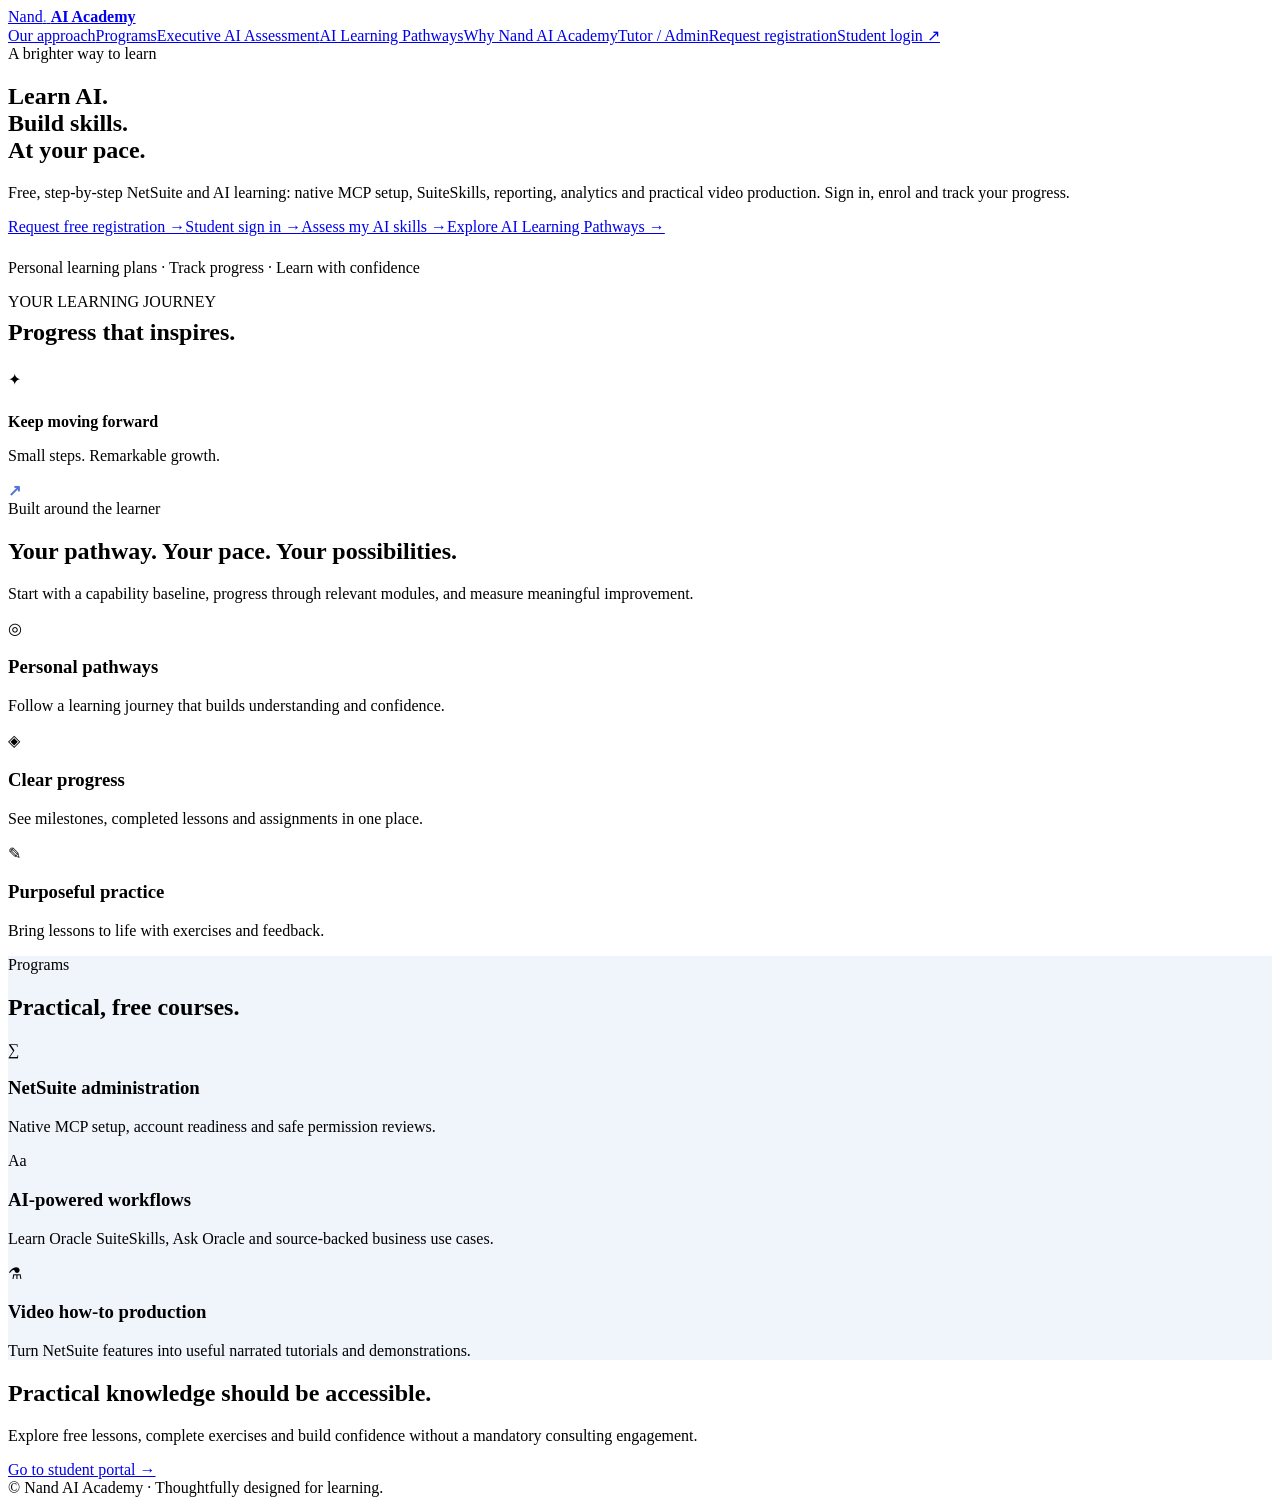
==== academy/nand-ai-academy/public/index.html @ 630ec23c "open-source: publish public/index.html" ====
<!doctype html><html lang="en"><head><meta charset="utf-8"><meta name="viewport" content="width=device-width,initial-scale=1"><meta name="theme-color" content="#f7f9fc"><meta name="description" content="Nand AI Academy — Free, practical AI and NetSuite courses with guided lessons and individual progress tracking."><title>Nand AI Academy | Learn brilliantly</title><link rel="stylesheet" href="/style.css"></head><body><header><a class="brand" href="/">Nand<span style="color:#6382df">.</span> <b>AI Academy</b></a><nav class="nav"><a href="/#approach">Our approach</a><a href="/#programs">Programs</a><a href="/pathway">Executive AI Assessment</a><a href="/academy">AI Learning Pathways</a><a href="/#about">Why Nand AI Academy</a><a href="/login?next=/workspace">Tutor / Admin</a><a href="/register">Request registration</a><a class="btn" href="/login?next=/portal">Student login ↗</a></nav></header><main><section class="hero"><div><div class="eyebrow">A brighter way to learn</div><h1>Learn AI.<br><span>Build skills.</span><br>At your pace.</h1><p class="lead">Free, step-by-step NetSuite and AI learning: native MCP setup, SuiteSkills, reporting, analytics and practical video production. Sign in, enrol and track your progress.</p><div class="actions"><a href="/register" class="btn">Request free registration →</a><a href="/login?next=/portal" class="btn white">Student sign in →</a><a href="/pathway" class="btn white">Assess my AI skills →</a><a href="/academy" class="btn white">Explore AI Learning Pathways →</a></div><p class="micro" style="margin-top:23px">Personal learning plans · Track progress · Learn with confidence</p></div><div class="visual"><div class="line"><div><div class="micro">YOUR LEARNING JOURNEY</div><h2 style="margin:8px 0 24px">Progress that inspires.</h2></div><span class="glyph">✦</span></div><div class="chart"><div class="bar" style="height:32%"></div><div class="bar" style="height:44%"></div><div class="bar" style="height:57%"></div><div class="bar" style="height:53%"></div><div class="bar" style="height:72%"></div><div class="bar" style="height:87%"></div></div><div class="line" style="margin-top:24px"><div><strong>Keep moving forward</strong><p class="micro">Small steps. Remarkable growth.</p></div><span style="color:#5375da;font-weight:800">↗</span></div></div></section><section class="section" id="approach"><span class="eyebrow">Built around the learner</span><h2>Your pathway. Your pace. Your possibilities.</h2><p class="muted">Start with a capability baseline, progress through relevant modules, and measure meaningful improvement.</p><div class="grid3"><div class="tile"><span class="glyph">◎</span><h3>Personal pathways</h3><p class="muted">Follow a learning journey that builds understanding and confidence.</p></div><div class="tile"><span class="glyph">◈</span><h3>Clear progress</h3><p class="muted">See milestones, completed lessons and assignments in one place.</p></div><div class="tile"><span class="glyph">✎</span><h3>Purposeful practice</h3><p class="muted">Bring lessons to life with exercises and feedback.</p></div></div></section><section class="section" id="programs" style="background:#f0f4fb"><span class="eyebrow">Programs</span><h2>Practical, free courses.</h2><div class="grid3"><div class="tile"><span class="glyph">∑</span><h3>NetSuite administration</h3><p class="muted">Native MCP setup, account readiness and safe permission reviews.</p></div><div class="tile"><span class="glyph">Aa</span><h3>AI-powered workflows</h3><p class="muted">Learn Oracle SuiteSkills, Ask Oracle and source-backed business use cases.</p></div><div class="tile"><span class="glyph">⚗</span><h3>Video how-to production</h3><p class="muted">Turn NetSuite features into useful narrated tutorials and demonstrations.</p></div></div></section><section class="band" id="about"><h2>Practical knowledge should be accessible.</h2><p>Explore free lessons, complete exercises and build confidence without a mandatory consulting engagement.</p><div class="actions" style="justify-content:center"><a href="/login?next=/portal" class="btn white">Go to student portal →</a></div></section></main><footer class="footer">© Nand AI Academy · Thoughtfully designed for learning.</footer></body></html>
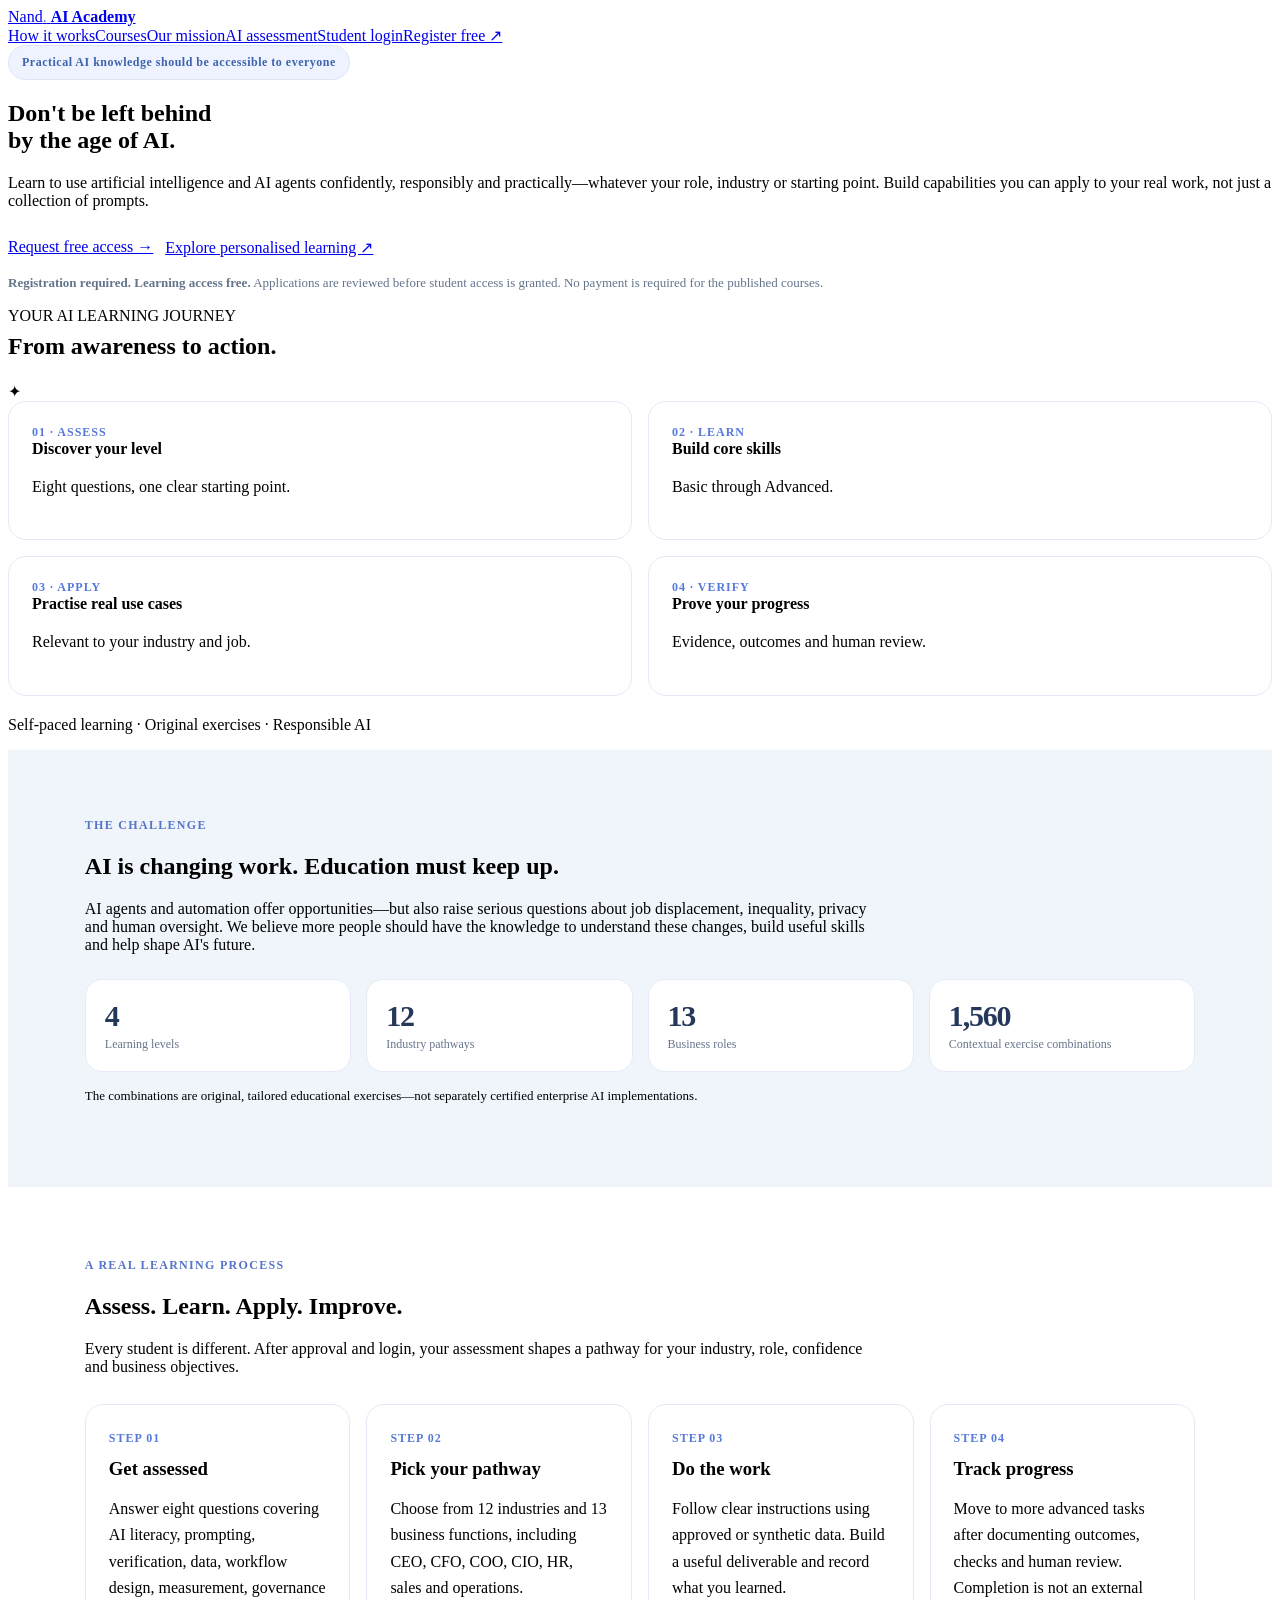
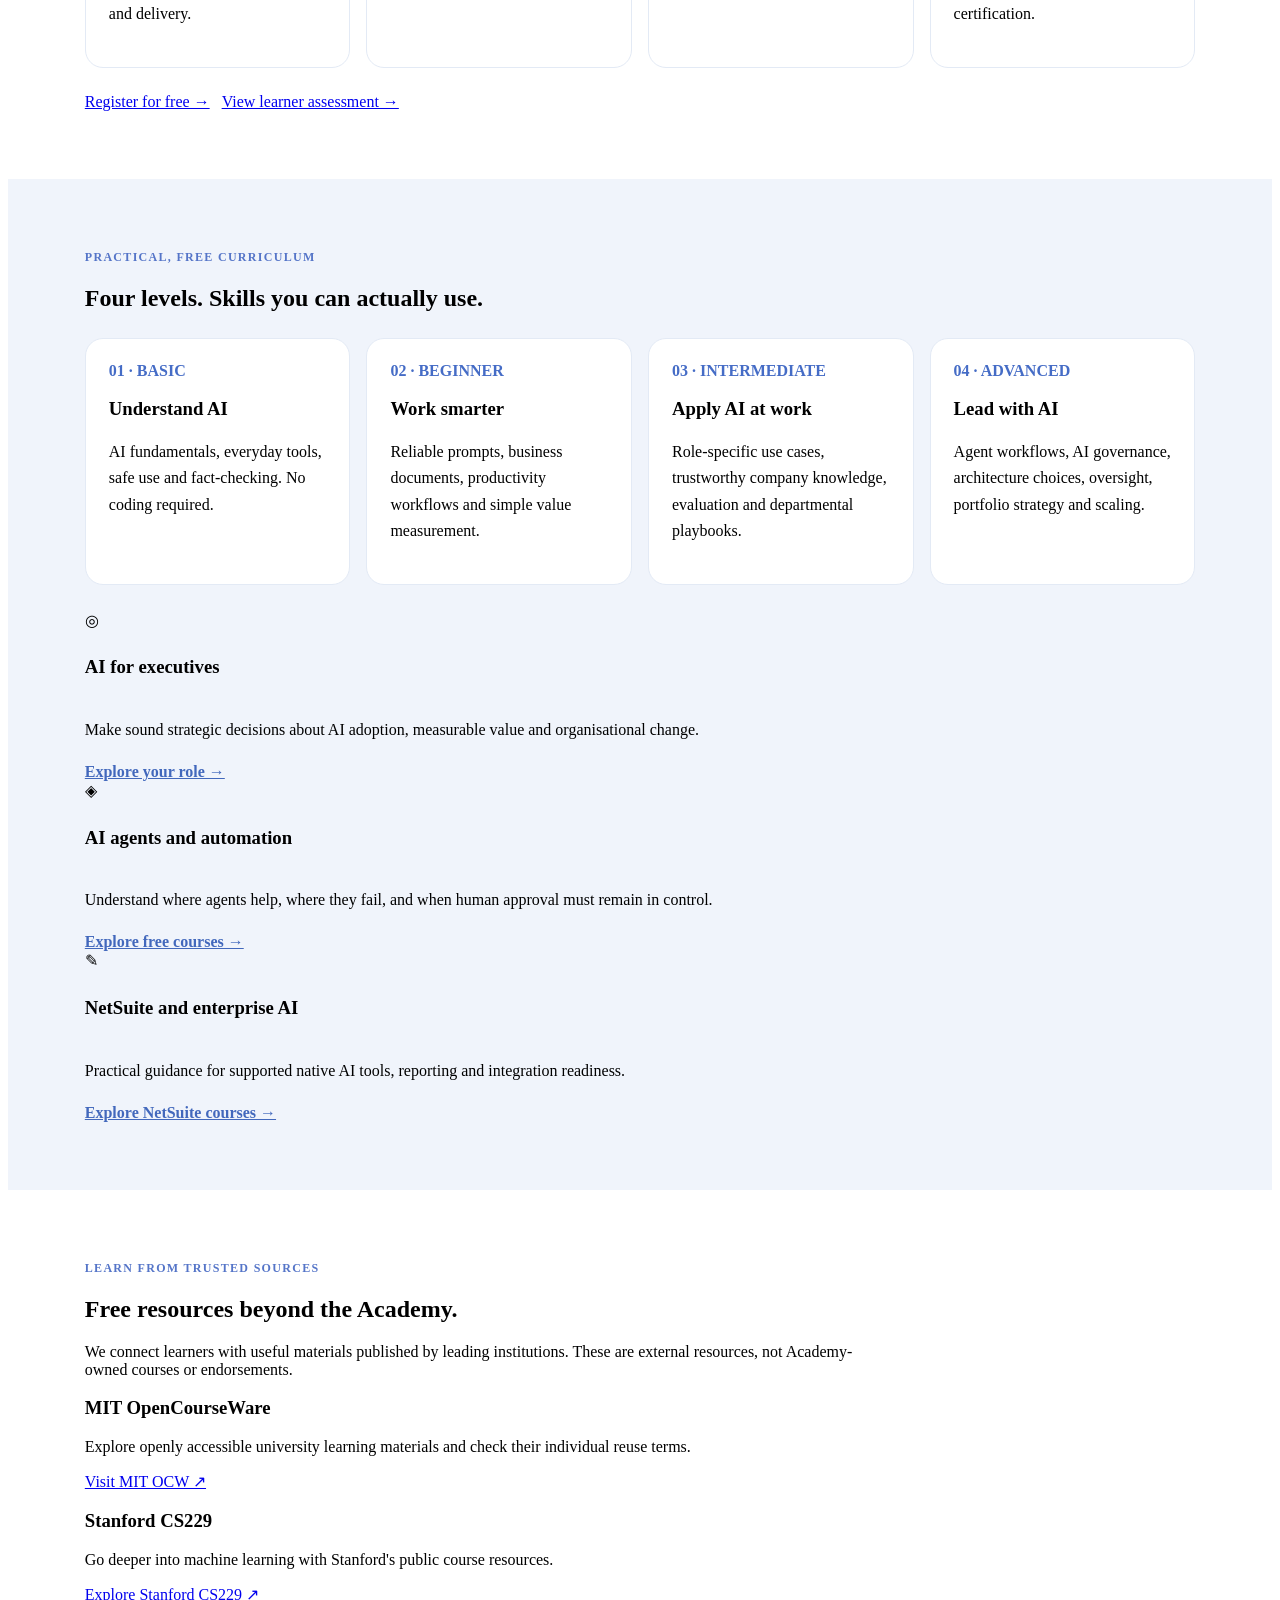
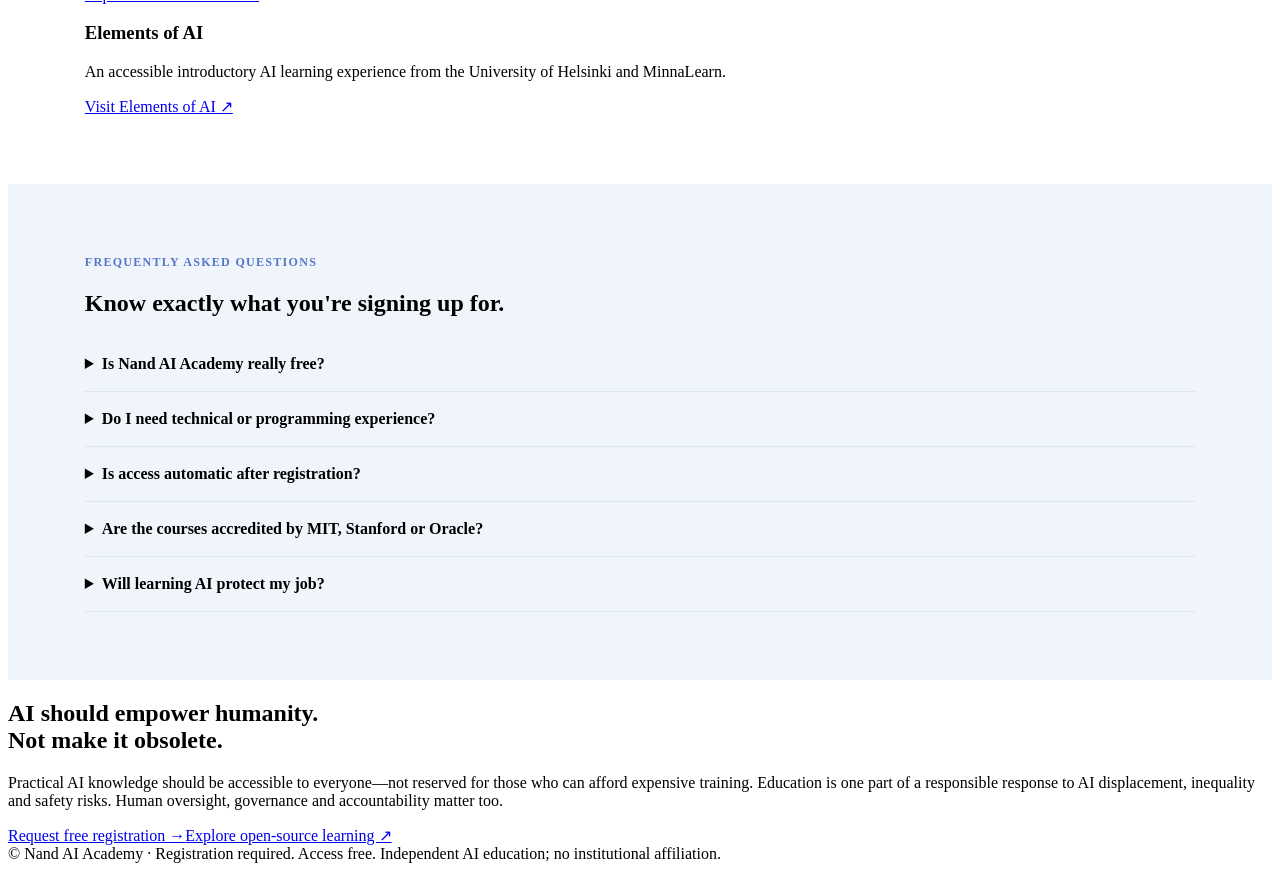
==== commit 24f8be06: "academy: rebrand public/index.html for free practical AI learning" ====
--- a/academy/nand-ai-academy/public/index.html
+++ b/academy/nand-ai-academy/public/index.html
@@ -1 +1,69 @@
-<!doctype html><html lang="en"><head><meta charset="utf-8"><meta name="viewport" content="width=device-width,initial-scale=1"><meta name="theme-color" content="#f7f9fc"><meta name="description" content="Nand AI Academy — Free, practical AI and NetSuite courses with guided lessons and individual progress tracking."><title>Nand AI Academy | Learn brilliantly</title><link rel="stylesheet" href="/style.css"></head><body><header><a class="brand" href="/">Nand<span style="color:#6382df">.</span> <b>AI Academy</b></a><nav class="nav"><a href="/#approach">Our approach</a><a href="/#programs">Programs</a><a href="/pathway">Executive AI Assessment</a><a href="/academy">AI Learning Pathways</a><a href="/#about">Why Nand AI Academy</a><a href="/login?next=/workspace">Tutor / Admin</a><a href="/register">Request registration</a><a class="btn" href="/login?next=/portal">Student login ↗</a></nav></header><main><section class="hero"><div><div class="eyebrow">A brighter way to learn</div><h1>Learn AI.<br><span>Build skills.</span><br>At your pace.</h1><p class="lead">Free, step-by-step NetSuite and AI learning: native MCP setup, SuiteSkills, reporting, analytics and practical video production. Sign in, enrol and track your progress.</p><div class="actions"><a href="/register" class="btn">Request free registration →</a><a href="/login?next=/portal" class="btn white">Student sign in →</a><a href="/pathway" class="btn white">Assess my AI skills →</a><a href="/academy" class="btn white">Explore AI Learning Pathways →</a></div><p class="micro" style="margin-top:23px">Personal learning plans · Track progress · Learn with confidence</p></div><div class="visual"><div class="line"><div><div class="micro">YOUR LEARNING JOURNEY</div><h2 style="margin:8px 0 24px">Progress that inspires.</h2></div><span class="glyph">✦</span></div><div class="chart"><div class="bar" style="height:32%"></div><div class="bar" style="height:44%"></div><div class="bar" style="height:57%"></div><div class="bar" style="height:53%"></div><div class="bar" style="height:72%"></div><div class="bar" style="height:87%"></div></div><div class="line" style="margin-top:24px"><div><strong>Keep moving forward</strong><p class="micro">Small steps. Remarkable growth.</p></div><span style="color:#5375da;font-weight:800">↗</span></div></div></section><section class="section" id="approach"><span class="eyebrow">Built around the learner</span><h2>Your pathway. Your pace. Your possibilities.</h2><p class="muted">Start with a capability baseline, progress through relevant modules, and measure meaningful improvement.</p><div class="grid3"><div class="tile"><span class="glyph">◎</span><h3>Personal pathways</h3><p class="muted">Follow a learning journey that builds understanding and confidence.</p></div><div class="tile"><span class="glyph">◈</span><h3>Clear progress</h3><p class="muted">See milestones, completed lessons and assignments in one place.</p></div><div class="tile"><span class="glyph">✎</span><h3>Purposeful practice</h3><p class="muted">Bring lessons to life with exercises and feedback.</p></div></div></section><section class="section" id="programs" style="background:#f0f4fb"><span class="eyebrow">Programs</span><h2>Practical, free courses.</h2><div class="grid3"><div class="tile"><span class="glyph">∑</span><h3>NetSuite administration</h3><p class="muted">Native MCP setup, account readiness and safe permission reviews.</p></div><div class="tile"><span class="glyph">Aa</span><h3>AI-powered workflows</h3><p class="muted">Learn Oracle SuiteSkills, Ask Oracle and source-backed business use cases.</p></div><div class="tile"><span class="glyph">⚗</span><h3>Video how-to production</h3><p class="muted">Turn NetSuite features into useful narrated tutorials and demonstrations.</p></div></div></section><section class="band" id="about"><h2>Practical knowledge should be accessible.</h2><p>Explore free lessons, complete exercises and build confidence without a mandatory consulting engagement.</p><div class="actions" style="justify-content:center"><a href="/login?next=/portal" class="btn white">Go to student portal →</a></div></section></main><footer class="footer">© Nand AI Academy · Thoughtfully designed for learning.</footer></body></html>+<!doctype html>
+<html lang="en"><head><meta charset="utf-8"><meta name="viewport" content="width=device-width,initial-scale=1">
+<meta name="theme-color" content="#f7f9fc"><meta name="description" content="Nand AI Academy: free practical AI learning for executives, teams and curious learners. Registration required. Learn AI agents, safe automation and industry-specific use cases.">
+<meta property="og:title" content="Nand AI Academy | Practical AI knowledge for everyone">
+<meta property="og:description" content="Free AI learning from Basic to Advanced. Get assessed, follow a personalised pathway and practise real AI use cases. Registration required.">
+<title>Nand AI Academy | Practical AI Education for Everyone</title><link rel="stylesheet" href="/style.css">
+<style>
+.ai-container{max-width:1200px;margin:0 auto}.ai-kicker{font-size:12px;font-weight:800;letter-spacing:1.3px;text-transform:uppercase;color:#5575c8}.ai-eyebrow{display:inline-block;padding:9px 13px;border:1px solid #dce5f7;border-radius:30px;background:#eef3ff;color:#3f63ad;font-size:12px;font-weight:750;letter-spacing:.5px}.ai-statgrid{display:grid;grid-template-columns:repeat(4,minmax(0,1fr));gap:15px;margin-top:25px}.ai-stat{padding:19px;background:#fff;border:1px solid #e6ecf7;border-radius:17px}.ai-stat strong{display:block;font-size:30px;letter-spacing:-1.2px;color:#253859}.ai-stat span{display:block;font-size:12px;color:#68768c;margin-top:4px}.ai-steps{display:grid;grid-template-columns:repeat(4,minmax(0,1fr));gap:16px;margin-top:28px}.ai-step{background:white;border:1px solid #e3eaf5;border-radius:18px;padding:23px}.ai-step .num{color:#5579db;font-weight:800;font-size:12px;letter-spacing:1px}.ai-step h3{margin:12px 0}.ai-step p{line-height:1.65}.ai-tiers{display:grid;grid-template-columns:repeat(4,minmax(0,1fr));gap:16px;margin:26px 0}.ai-tier{padding:23px;background:#fff;border:1px solid #e3eaf5;border-radius:18px}.ai-tier b{color:#456cc6}.ai-tier p{line-height:1.65}.ai-list{line-height:1.8}.ai-links{display:flex;gap:12px;flex-wrap:wrap}.ai-faq details{padding:18px 0;border-bottom:1px solid #dce5f1}.ai-faq summary{cursor:pointer;font-weight:700}.ai-faq p{line-height:1.7}.ai-section{padding:68px 6vw}.ai-lead{max-width:800px}.ai-small{font-size:13px;line-height:1.65}.ai-hero-actions{display:flex;flex-wrap:wrap;gap:12px;margin:28px 0 0}.ai-hero-actions a{white-space:normal}.ai-service-card{display:flex;flex-direction:column;gap:8px}.ai-service-card a{margin-top:auto;color:#4268bc;font-weight:750}.ai-hero-note{font-size:13px;color:#64748b;line-height:1.7;margin-top:15px}@media(max-width:950px){.ai-statgrid,.ai-steps,.ai-tiers{grid-template-columns:repeat(2,minmax(0,1fr))}}@media(max-width:620px){.ai-statgrid,.ai-steps,.ai-tiers{grid-template-columns:1fr}.ai-section{padding:46px 6vw}.ai-stat strong{font-size:26px}.ai-hero-actions .btn{width:100%}}
+</style></head><body>
+<header><a class="brand" href="/">Nand<span style="color:#6382df">.</span> <b>AI Academy</b></a><nav class="nav">
+<a href="/#how-it-works">How it works</a><a href="/#courses">Courses</a><a href="/#mission">Our mission</a><a href="/pathway">AI assessment</a><a href="/login?next=/portal">Student login</a><a class="btn" href="/register/">Register free ↗</a>
+</nav></header>
+<main>
+<section class="hero">
+<div><div class="ai-eyebrow">Practical AI knowledge should be accessible to everyone</div>
+<h1>Don't be left behind<br>by the <span>age of AI.</span></h1>
+<p class="lead">Learn to use artificial intelligence and AI agents confidently, responsibly and practically—whatever your role, industry or starting point. Build capabilities you can apply to your real work, not just a collection of prompts.</p>
+<div class="ai-hero-actions"><a class="btn" href="/register/">Request free access →</a><a class="btn white" href="/pathway">Explore personalised learning ↗</a></div>
+<p class="ai-hero-note"><strong>Registration required. Learning access free.</strong> Applications are reviewed before student access is granted. No payment is required for the published courses.</p>
+</div>
+<div class="visual"><div class="line"><div><div class="micro">YOUR AI LEARNING JOURNEY</div><h2 style="margin:8px 0 22px">From awareness to action.</h2></div><span class="glyph">✦</span></div>
+<div class="ai-steps" style="grid-template-columns:repeat(2,minmax(0,1fr));margin:0">
+<div class="ai-step"><div class="num">01 · ASSESS</div><strong>Discover your level</strong><p class="micro">Eight questions, one clear starting point.</p></div>
+<div class="ai-step"><div class="num">02 · LEARN</div><strong>Build core skills</strong><p class="micro">Basic through Advanced.</p></div>
+<div class="ai-step"><div class="num">03 · APPLY</div><strong>Practise real use cases</strong><p class="micro">Relevant to your industry and job.</p></div>
+<div class="ai-step"><div class="num">04 · VERIFY</div><strong>Prove your progress</strong><p class="micro">Evidence, outcomes and human review.</p></div></div>
+<p class="micro" style="margin-top:20px">Self-paced learning · Original exercises · Responsible AI</p></div>
+</section>
+<section class="ai-section" style="background:#f0f4fb" id="why-now"><div class="ai-container"><div class="ai-kicker">The challenge</div>
+<h2>AI is changing work. Education must keep up.</h2>
+<p class="muted ai-lead">AI agents and automation offer opportunities—but also raise serious questions about job displacement, inequality, privacy and human oversight. We believe more people should have the knowledge to understand these changes, build useful skills and help shape AI's future.</p>
+<div class="ai-statgrid"><div class="ai-stat"><strong>4</strong><span>Learning levels</span></div><div class="ai-stat"><strong>12</strong><span>Industry pathways</span></div><div class="ai-stat"><strong>13</strong><span>Business roles</span></div><div class="ai-stat"><strong>1,560</strong><span>Contextual exercise combinations</span></div></div>
+<p class="ai-small muted">The combinations are original, tailored educational exercises—not separately certified enterprise AI implementations.</p>
+</div></section>
+<section class="ai-section" id="how-it-works"><div class="ai-container"><span class="ai-kicker">A real learning process</span><h2>Assess. Learn. Apply. Improve.</h2><p class="muted ai-lead">Every student is different. After approval and login, your assessment shapes a pathway for your industry, role, confidence and business objectives.</p>
+<div class="ai-steps">
+<div class="ai-step"><span class="num">STEP 01</span><h3>Get assessed</h3><p class="muted">Answer eight questions covering AI literacy, prompting, verification, data, workflow design, measurement, governance and delivery.</p></div>
+<div class="ai-step"><span class="num">STEP 02</span><h3>Pick your pathway</h3><p class="muted">Choose from 12 industries and 13 business functions, including CEO, CFO, COO, CIO, HR, sales and operations.</p></div>
+<div class="ai-step"><span class="num">STEP 03</span><h3>Do the work</h3><p class="muted">Follow clear instructions using approved or synthetic data. Build a useful deliverable and record what you learned.</p></div>
+<div class="ai-step"><span class="num">STEP 04</span><h3>Track progress</h3><p class="muted">Move to more advanced tasks after documenting outcomes, checks and human review. Completion is not an external certification.</p></div>
+</div><div class="ai-links" style="margin-top:25px"><a class="btn" href="/register/">Register for free →</a><a class="btn light" href="/pathway">View learner assessment →</a></div></div></section>
+<section class="ai-section" id="courses" style="background:#f0f4fb"><div class="ai-container"><span class="ai-kicker">Practical, free curriculum</span><h2>Four levels. Skills you can actually use.</h2><div class="ai-tiers">
+<div class="ai-tier"><b>01 · BASIC</b><h3>Understand AI</h3><p class="muted">AI fundamentals, everyday tools, safe use and fact-checking. No coding required.</p></div>
+<div class="ai-tier"><b>02 · BEGINNER</b><h3>Work smarter</h3><p class="muted">Reliable prompts, business documents, productivity workflows and simple value measurement.</p></div>
+<div class="ai-tier"><b>03 · INTERMEDIATE</b><h3>Apply AI at work</h3><p class="muted">Role-specific use cases, trustworthy company knowledge, evaluation and departmental playbooks.</p></div>
+<div class="ai-tier"><b>04 · ADVANCED</b><h3>Lead with AI</h3><p class="muted">Agent workflows, AI governance, architecture choices, oversight, portfolio strategy and scaling.</p></div>
+</div>
+<div class="grid3">
+<div class="tile ai-service-card"><span class="glyph">◎</span><h3>AI for executives</h3><p class="muted">Make sound strategic decisions about AI adoption, measurable value and organisational change.</p><a href="/pathway">Explore your role →</a></div>
+<div class="tile ai-service-card"><span class="glyph">◈</span><h3>AI agents and automation</h3><p class="muted">Understand where agents help, where they fail, and when human approval must remain in control.</p><a href="/login?next=/portal">Explore free courses →</a></div>
+<div class="tile ai-service-card"><span class="glyph">✎</span><h3>NetSuite and enterprise AI</h3><p class="muted">Practical guidance for supported native AI tools, reporting and integration readiness.</p><a href="/login?next=/portal">Explore NetSuite courses →</a></div>
+</div></div></section>
+<section class="ai-section" id="resources"><div class="ai-container"><span class="ai-kicker">Learn from trusted sources</span><h2>Free resources beyond the Academy.</h2><p class="muted ai-lead">We connect learners with useful materials published by leading institutions. These are external resources, not Academy-owned courses or endorsements.</p>
+<div class="grid3">
+<div class="tile"><h3>MIT OpenCourseWare</h3><p class="muted">Explore openly accessible university learning materials and check their individual reuse terms.</p><a href="https://ocw.mit.edu/" target="_blank" rel="noopener noreferrer">Visit MIT OCW ↗</a></div>
+<div class="tile"><h3>Stanford CS229</h3><p class="muted">Go deeper into machine learning with Stanford's public course resources.</p><a href="https://cs229.stanford.edu/" target="_blank" rel="noopener noreferrer">Explore Stanford CS229 ↗</a></div>
+<div class="tile"><h3>Elements of AI</h3><p class="muted">An accessible introductory AI learning experience from the University of Helsinki and MinnaLearn.</p><a href="https://www.elementsofai.com/" target="_blank" rel="noopener noreferrer">Visit Elements of AI ↗</a></div>
+</div></div></section>
+<section class="ai-section ai-faq" id="faq" style="background:#f0f4fb"><div class="ai-container"><span class="ai-kicker">Frequently asked questions</span><h2>Know exactly what you're signing up for.</h2>
+<details><summary>Is Nand AI Academy really free?</summary><p>Yes. The published Academy courses and exercises are currently free. Registration is required and access is reviewed manually.</p></details>
+<details><summary>Do I need technical or programming experience?</summary><p>No. Start at Basic or Beginner. You can choose your own entry level and develop more advanced technical skills if relevant to your goals.</p></details>
+<details><summary>Is access automatic after registration?</summary><p>No. Complete the registration request. Once reviewed and approved, you will receive login instructions by email. Student accounts are invitation-based.</p></details>
+<details><summary>Are the courses accredited by MIT, Stanford or Oracle?</summary><p>No. Nand AI Academy is independent. We link to official external learning materials but do not claim affiliation, accreditation or endorsement.</p></details>
+<details><summary>Will learning AI protect my job?</summary><p>No training programme can guarantee employment. Our goal is to help people gain practical capabilities, make informed decisions and adapt as work changes.</p></details>
+</div></section>
+<section class="band" id="mission"><h2>AI should empower humanity.<br>Not make it obsolete.</h2>
+<p>Practical AI knowledge should be accessible to everyone—not reserved for those who can afford expensive training. Education is one part of a responsible response to AI displacement, inequality and safety risks. Human oversight, governance and accountability matter too.</p>
+<div class="actions" style="justify-content:center"><a class="btn white" href="/register/">Request free registration →</a><a class="btn white" href="https://github.com/ashunand-ai/openshoot-netsuite/tree/main/academy" target="_blank" rel="noopener noreferrer">Explore open-source learning ↗</a></div></section>
+</main><footer class="footer">© Nand AI Academy · Registration required. Access free. Independent AI education; no institutional affiliation.</footer></body></html>
